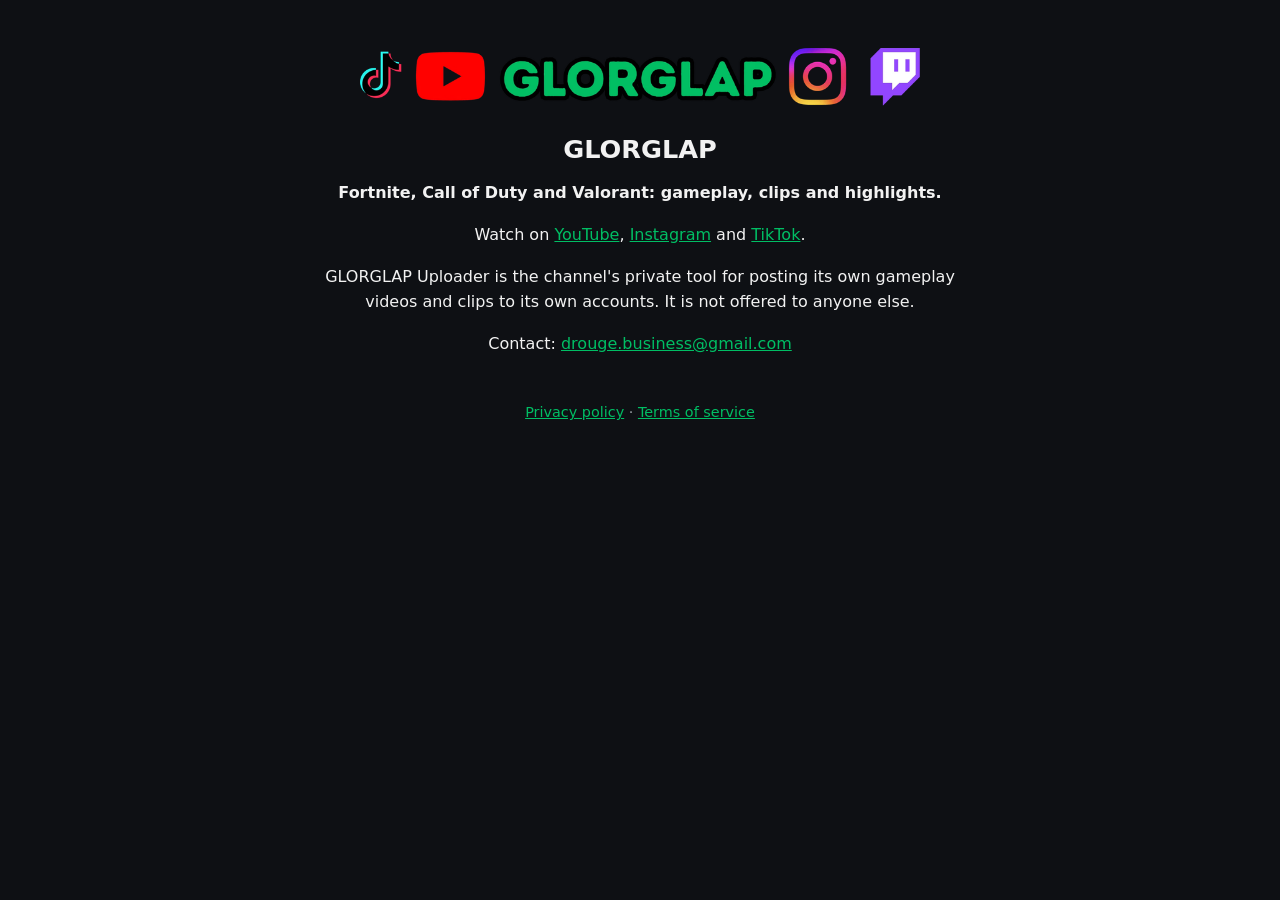
==== glorglap/index.html @ 6ae02d19 "Add GLORGLAP homepage, privacy policy and terms under /glorglap/ Co-Authored-By: Claude Opus 5.5 <no" ====
<!doctype html>
<html lang="en">
<head>
<meta charset="utf-8">
<meta name="viewport" content="width=device-width, initial-scale=1">
<title>GLORGLAP</title>
<meta name="description" content="GLORGLAP: Fortnite, Call of Duty and Valorant gameplay, clips and highlights.">
<style>
  body { margin: 0; font-family: system-ui, -apple-system, "Segoe UI", sans-serif; background: #0e1014; color: #f2f2f2; }
  main { max-width: 680px; margin: 0 auto; padding: 48px 16px; text-align: center; }
  img { width: 100%; max-width: 560px; height: auto; }
  h1 { font-size: 1.6rem; margin: 24px 0 4px; }
  p { line-height: 1.6; }
  a { color: #00be64; }
  footer { margin-top: 48px; font-size: 0.9rem; color: #9aa0a6; }
</style>
</head>
<body>
<main>
  <img src="logo.png" alt="GLORGLAP logo with TikTok, YouTube, Instagram and Twitch icons">
  <h1>GLORGLAP</h1>
  <p><strong>Fortnite, Call of Duty and Valorant: gameplay, clips and highlights.</strong></p>
  <p>Watch on <a href="https://www.youtube.com/@glorglap">YouTube</a>,
     <a href="https://www.instagram.com/glorglap/">Instagram</a> and
     <a href="https://www.tiktok.com/@glorglap">TikTok</a>.</p>
  <p>GLORGLAP Uploader is the channel's private tool for posting its own gameplay videos and
     clips to its own accounts. It is not offered to anyone else.</p>
  <p>Contact: <a href="mailto:drouge.business@gmail.com">drouge.business@gmail.com</a></p>
  <footer><a href="privacy.html">Privacy policy</a> · <a href="terms.html">Terms of service</a></footer>
</main>
</body>
</html>
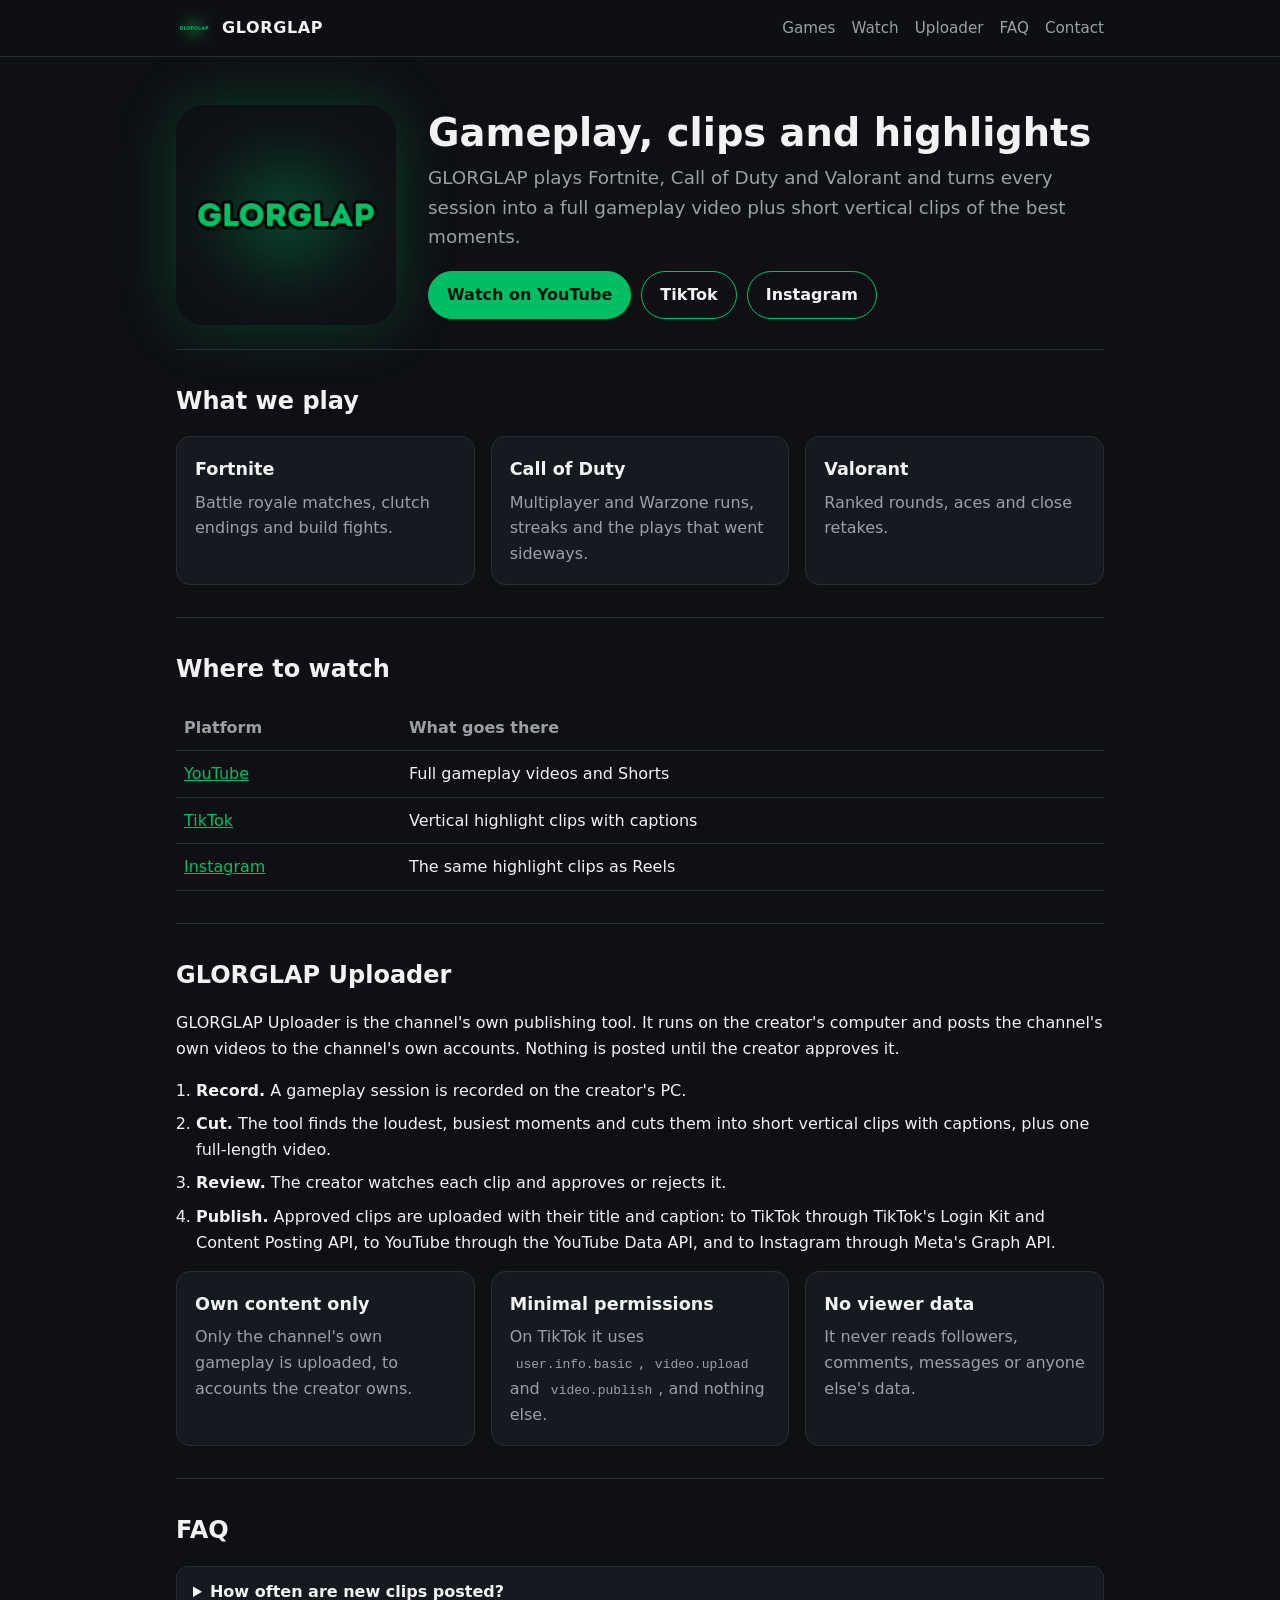
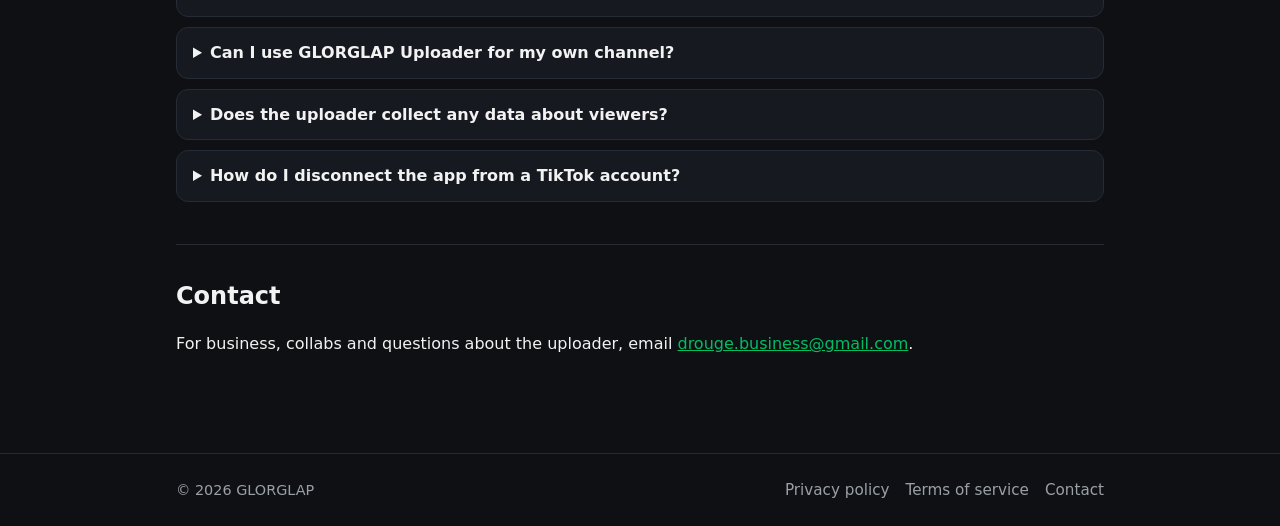
==== commit 706f77a7: "GLORGLAP site: full homepage, app icon as favicon and on every page, shared header/footer Co-Authore" ====
--- a/glorglap/index.html
+++ b/glorglap/index.html
@@ -3,30 +3,104 @@
 <head>
 <meta charset="utf-8">
 <meta name="viewport" content="width=device-width, initial-scale=1">
-<title>GLORGLAP</title>
-<meta name="description" content="GLORGLAP: Fortnite, Call of Duty and Valorant gameplay, clips and highlights.">
-<style>
-  body { margin: 0; font-family: system-ui, -apple-system, "Segoe UI", sans-serif; background: #0e1014; color: #f2f2f2; }
-  main { max-width: 680px; margin: 0 auto; padding: 48px 16px; text-align: center; }
-  img { width: 100%; max-width: 560px; height: auto; }
-  h1 { font-size: 1.6rem; margin: 24px 0 4px; }
-  p { line-height: 1.6; }
-  a { color: #00be64; }
-  footer { margin-top: 48px; font-size: 0.9rem; color: #9aa0a6; }
-</style>
+<title>GLORGLAP: Gameplay, Clips and Highlights</title>
+<meta name="description" content="GLORGLAP: Fortnite, Call of Duty and Valorant gameplay, clips and highlights on YouTube, Instagram and TikTok.">
+<link rel="icon" href="favicon.ico" sizes="any">
+<link rel="icon" type="image/png" sizes="32x32" href="icon-32.png">
+<link rel="icon" type="image/png" sizes="16x16" href="icon-16.png">
+<link rel="apple-touch-icon" href="icon-180.png">
+<meta property="og:image" content="https://drougebusiness-source.github.io/glorglap/app-icon.png">
+<link rel="stylesheet" href="style.css">
 </head>
 <body>
+<header><div class="bar">
+  <a class="brand" href="index.html"><img src="icon-180.png" alt="">GLORGLAP</a>
+  <nav>
+    <a href="#games">Games</a>
+    <a href="#watch">Watch</a>
+    <a href="#uploader">Uploader</a>
+    <a href="#faq">FAQ</a>
+    <a href="#contact">Contact</a>
+  </nav>
+</div></header>
+
 <main>
-  <img src="logo.png" alt="GLORGLAP logo with TikTok, YouTube, Instagram and Twitch icons">
-  <h1>GLORGLAP</h1>
-  <p><strong>Fortnite, Call of Duty and Valorant: gameplay, clips and highlights.</strong></p>
-  <p>Watch on <a href="https://www.youtube.com/@glorglap">YouTube</a>,
-     <a href="https://www.instagram.com/glorglap/">Instagram</a> and
-     <a href="https://www.tiktok.com/@glorglap">TikTok</a>.</p>
-  <p>GLORGLAP Uploader is the channel's private tool for posting its own gameplay videos and
-     clips to its own accounts. It is not offered to anyone else.</p>
-  <p>Contact: <a href="mailto:drouge.business@gmail.com">drouge.business@gmail.com</a></p>
-  <footer><a href="privacy.html">Privacy policy</a> · <a href="terms.html">Terms of service</a></footer>
+  <div class="hero">
+    <img src="app-icon.png" alt="GLORGLAP icon">
+    <div>
+      <h1>Gameplay, clips and highlights</h1>
+      <p class="lead">GLORGLAP plays Fortnite, Call of Duty and Valorant and turns every session into a
+        full gameplay video plus short vertical clips of the best moments.</p>
+      <div class="btns">
+        <a class="btn primary" href="https://www.youtube.com/@glorglap">Watch on YouTube</a>
+        <a class="btn" href="https://www.tiktok.com/@glorglap">TikTok</a>
+        <a class="btn" href="https://www.instagram.com/glorglap/">Instagram</a>
+      </div>
+    </div>
+  </div>
+
+  <section id="games">
+    <h2>What we play</h2>
+    <div class="grid">
+      <div class="card"><h3>Fortnite</h3><p>Battle royale matches, clutch endings and build fights.</p></div>
+      <div class="card"><h3>Call of Duty</h3><p>Multiplayer and Warzone runs, streaks and the plays that went sideways.</p></div>
+      <div class="card"><h3>Valorant</h3><p>Ranked rounds, aces and close retakes.</p></div>
+    </div>
+  </section>
+
+  <section id="watch">
+    <h2>Where to watch</h2>
+    <table>
+      <tr><th>Platform</th><th>What goes there</th></tr>
+      <tr><td><a href="https://www.youtube.com/@glorglap">YouTube</a></td><td>Full gameplay videos and Shorts</td></tr>
+      <tr><td><a href="https://www.tiktok.com/@glorglap">TikTok</a></td><td>Vertical highlight clips with captions</td></tr>
+      <tr><td><a href="https://www.instagram.com/glorglap/">Instagram</a></td><td>The same highlight clips as Reels</td></tr>
+    </table>
+  </section>
+
+  <section id="uploader">
+    <h2>GLORGLAP Uploader</h2>
+    <p>GLORGLAP Uploader is the channel's own publishing tool. It runs on the creator's computer and
+      posts the channel's own videos to the channel's own accounts. Nothing is posted until the
+      creator approves it.</p>
+    <ol class="steps">
+      <li><strong>Record.</strong> A gameplay session is recorded on the creator's PC.</li>
+      <li><strong>Cut.</strong> The tool finds the loudest, busiest moments and cuts them into short
+        vertical clips with captions, plus one full-length video.</li>
+      <li><strong>Review.</strong> The creator watches each clip and approves or rejects it.</li>
+      <li><strong>Publish.</strong> Approved clips are uploaded with their title and caption: to
+        TikTok through TikTok's Login Kit and Content Posting API, to YouTube through the YouTube
+        Data API, and to Instagram through Meta's Graph API.</li>
+    </ol>
+    <div class="grid">
+      <div class="card"><h3>Own content only</h3><p>Only the channel's own gameplay is uploaded, to accounts the creator owns.</p></div>
+      <div class="card"><h3>Minimal permissions</h3><p>On TikTok it uses <code>user.info.basic</code>, <code>video.upload</code> and <code>video.publish</code>, and nothing else.</p></div>
+      <div class="card"><h3>No viewer data</h3><p>It never reads followers, comments, messages or anyone else's data.</p></div>
+    </div>
+  </section>
+
+  <section id="faq">
+    <h2>FAQ</h2>
+    <details><summary>How often are new clips posted?</summary>
+      <p>Whenever there's a new gameplay session, usually several times a week.</p></details>
+    <details><summary>Can I use GLORGLAP Uploader for my own channel?</summary>
+      <p>No. It's a private tool for the GLORGLAP channel, and it isn't offered to the public.</p></details>
+    <details><summary>Does the uploader collect any data about viewers?</summary>
+      <p>No. See the <a href="privacy.html">privacy policy</a> for exactly what it uses.</p></details>
+    <details><summary>How do I disconnect the app from a TikTok account?</summary>
+      <p>In TikTok, go to Settings and privacy, then Security, then Manage app permissions, and remove GLORGLAP Uploader.</p></details>
+  </section>
+
+  <section id="contact">
+    <h2>Contact</h2>
+    <p>For business, collabs and questions about the uploader, email
+      <a href="mailto:drouge.business@gmail.com">drouge.business@gmail.com</a>.</p>
+  </section>
 </main>
+
+<footer><div class="bar">
+  <span>© 2026 GLORGLAP</span>
+  <nav><a href="privacy.html">Privacy policy</a><a href="terms.html">Terms of service</a><a href="#contact">Contact</a></nav>
+</div></footer>
 </body>
 </html>
--- a/glorglap/style.css
+++ b/glorglap/style.css
@@ -0,0 +1,57 @@
+:root {
+  --bg: #0e1014;
+  --panel: #161a20;
+  --line: #262c35;
+  --text: #f2f2f2;
+  --muted: #9aa0a6;
+  --green: #00be64;
+}
+* { box-sizing: border-box; }
+body { margin: 0; font-family: system-ui, -apple-system, "Segoe UI", sans-serif; background: var(--bg);
+       color: var(--text); line-height: 1.6; }
+a { color: var(--green); }
+header { position: sticky; top: 0; background: rgba(14, 16, 20, 0.95); border-bottom: 1px solid var(--line);
+         z-index: 10; }
+.bar { max-width: 960px; margin: 0 auto; padding: 10px 16px; display: flex; align-items: center; gap: 16px;
+       flex-wrap: wrap; }
+.brand { display: flex; align-items: center; gap: 10px; color: var(--text); text-decoration: none;
+         font-weight: 800; letter-spacing: 0.04em; }
+.brand img { width: 36px; height: 36px; border-radius: 8px; }
+nav { display: flex; gap: 16px; flex-wrap: wrap; margin-left: auto; font-size: 0.95rem; }
+nav a { color: var(--muted); text-decoration: none; }
+nav a:hover, nav a[aria-current] { color: var(--text); }
+main { max-width: 960px; margin: 0 auto; padding: 0 16px 48px; }
+.hero { display: grid; grid-template-columns: 220px 1fr; gap: 32px; align-items: center; padding: 48px 0 24px; }
+.hero img { width: 100%; border-radius: 28px; box-shadow: 0 0 60px rgba(0, 190, 100, 0.25); }
+.hero h1 { font-size: 2.4rem; margin: 0 0 8px; line-height: 1.15; }
+.lead { font-size: 1.15rem; color: var(--muted); margin: 0 0 20px; }
+.btns { display: flex; gap: 10px; flex-wrap: wrap; }
+.btn { display: inline-block; padding: 10px 18px; border-radius: 999px; border: 1px solid var(--green);
+       color: var(--text); text-decoration: none; font-weight: 600; }
+.btn.primary { background: var(--green); color: #04130b; }
+section { padding: 32px 0; border-top: 1px solid var(--line); }
+h2 { font-size: 1.5rem; margin: 0 0 16px; }
+.grid { display: grid; grid-template-columns: repeat(auto-fit, minmax(220px, 1fr)); gap: 16px; }
+.card { background: var(--panel); border: 1px solid var(--line); border-radius: 14px; padding: 18px; }
+.card h3 { margin: 0 0 6px; font-size: 1.1rem; }
+.card p { margin: 0; color: var(--muted); }
+table { width: 100%; border-collapse: collapse; }
+td, th { text-align: left; padding: 10px 8px; border-bottom: 1px solid var(--line); }
+th { color: var(--muted); font-weight: 600; }
+ol.steps { padding-left: 20px; }
+ol.steps li { margin-bottom: 8px; }
+details { background: var(--panel); border: 1px solid var(--line); border-radius: 12px; padding: 12px 16px;
+          margin-bottom: 10px; }
+summary { cursor: pointer; font-weight: 600; }
+.doc { max-width: 760px; padding-top: 32px; }
+code { background: var(--panel); padding: 1px 6px; border-radius: 6px; }
+footer { border-top: 1px solid var(--line); color: var(--muted); font-size: 0.9rem; }
+footer .bar { padding: 24px 16px; }
+footer nav { margin-left: auto; }
+@media (max-width: 640px) {
+  .hero { grid-template-columns: 1fr; text-align: center; padding-top: 32px; }
+  .hero img { max-width: 180px; margin: 0 auto; }
+  .btns { justify-content: center; }
+  .hero h1 { font-size: 1.9rem; }
+  nav { margin-left: 0; }
+}
